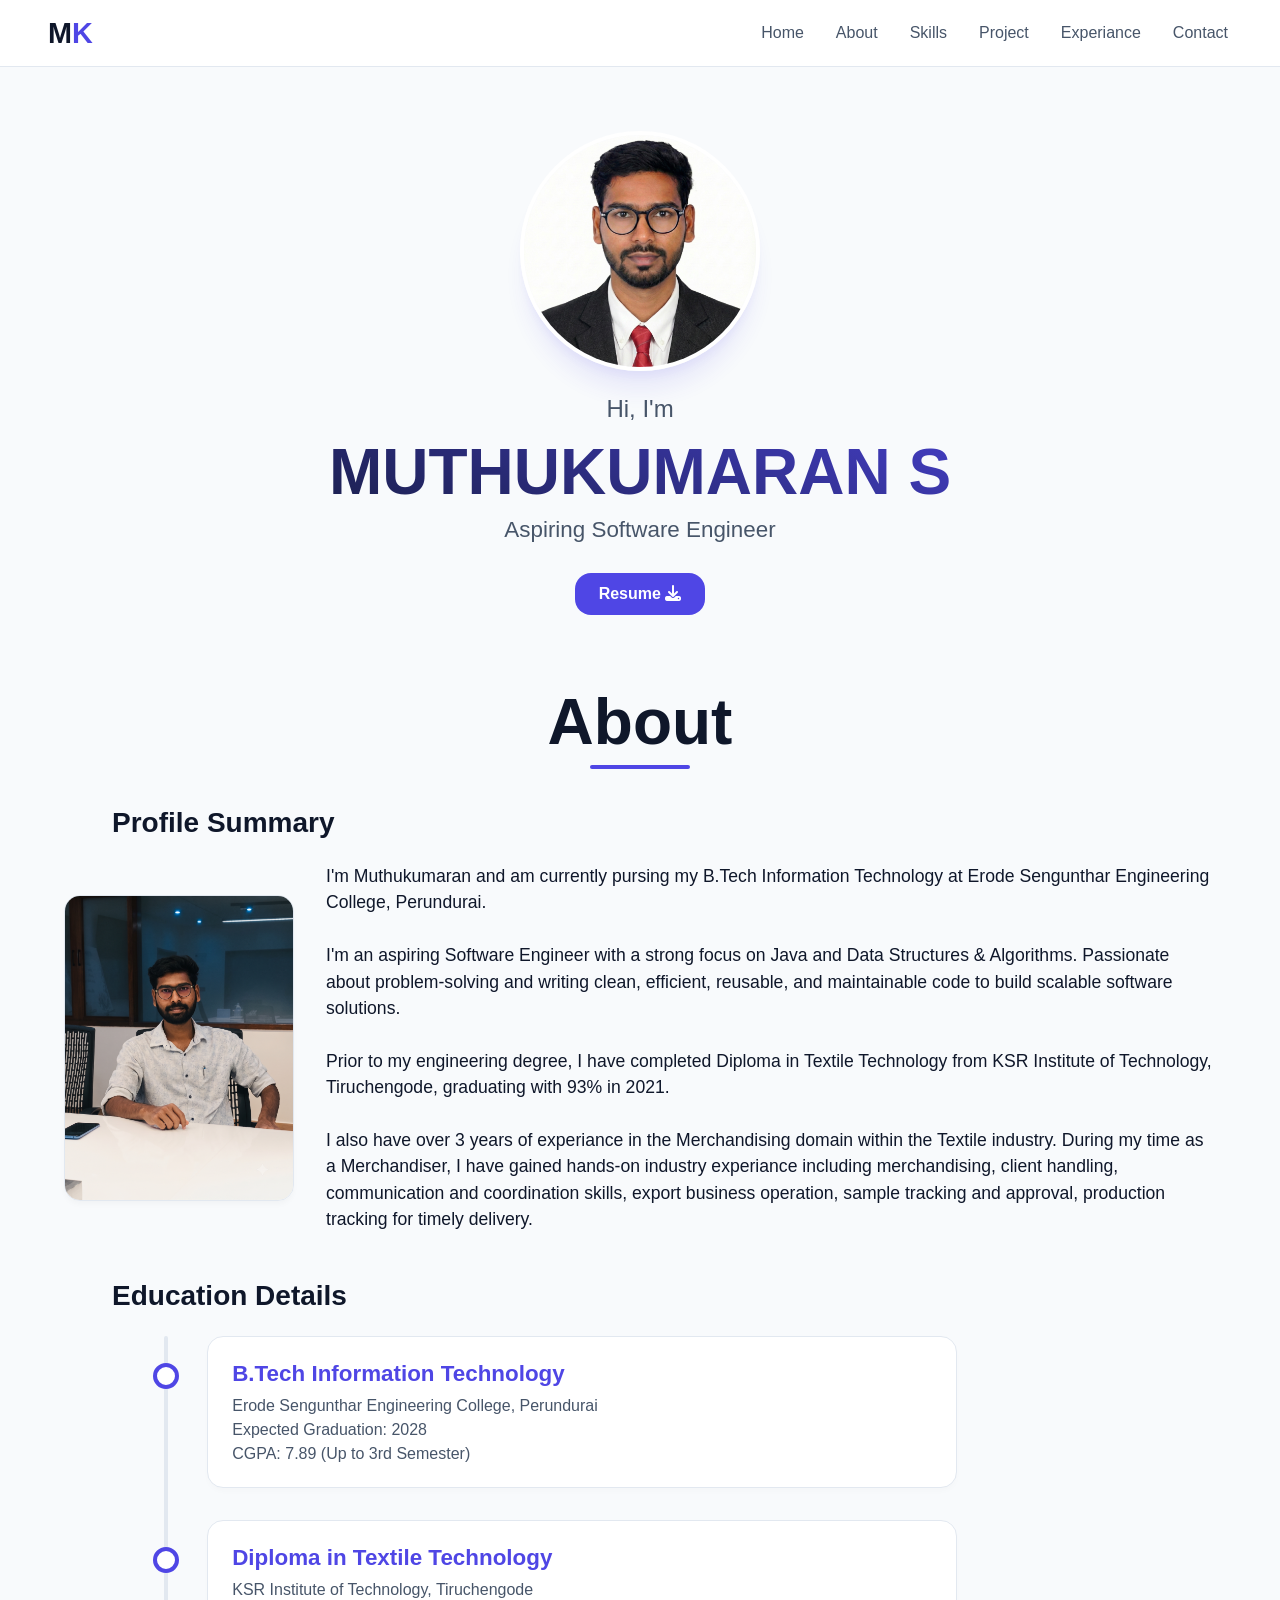
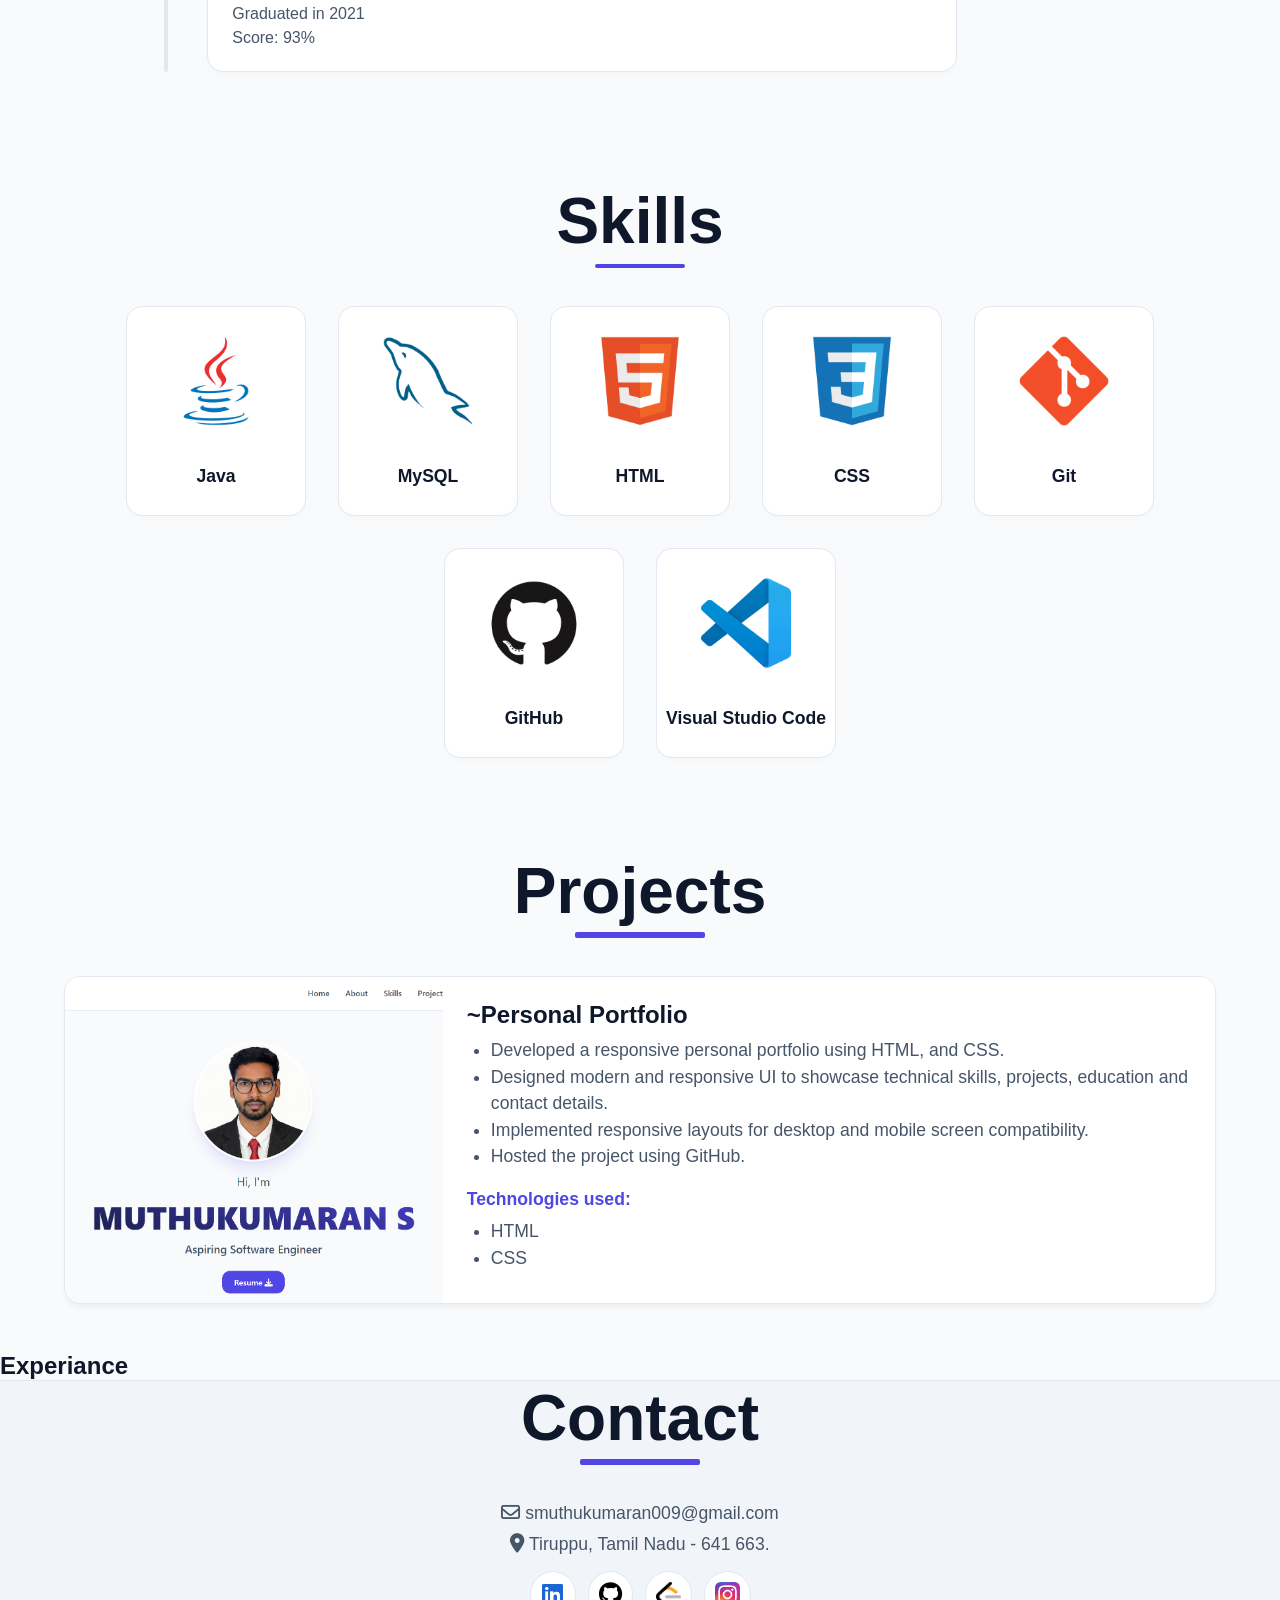
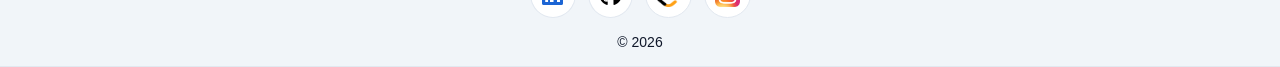
==== src/index.html @ ca60d1db "Initial commit" ====
<!DOCTYPE html>
<html lang="en">

<head>
    <meta charset="UTF-8">
    <meta name="viewport" content="width=device-width, initial-scale=1.0">
    <title>MK | Portfolio</title>
    <link rel="stylesheet" href="style.css">
    <link rel="stylesheet" href="https://cdnjs.cloudflare.com/ajax/libs/font-awesome/6.5.1/css/all.min.css">
</head>

<body>
    <header class="header">
        <div class="header-container">
            <div class="title">
                <a href="#home-page">
                    <h2>M<span class="title-span">K</span></h2>
                </a>
            </div>
            <nav class="nav-bar">
                <a href="#home-page">Home</a>
                <a href="#about-page">About</a>
                <a href="#skill-page">Skills</a>
                <a href="#project-page">Project</a>
                <a href="#experiance-page">Experiance</a>
                <a href="#contact-page">Contact</a>
            </nav>
        </div>
    </header>

    <main class="main-content">
        <section id="home-page">
            <div class="home-container">
                <div class="profile-image">
                    <img src="/doc/images/profile-pic.jpeg" alt="profile-image">
                </div>
                <div class="name-title">
                    <h3>Hi, I'm</h3>
                    <h1>MUTHUKUMARAN S</h1>
                    <p>Aspiring Software Engineer</p>
                </div>
                <div class="home-button">

                    <a href="/doc/templates/resume.pdf" download="Muthukumaran_S_Software_Engineer_Resume.pdf">
                        <button class="down-btn">Resume
                            <i class="fa-solid fa-download"></i>
                        </button>
                    </a>

                </div>
            </div>
        </section>


        <section id="about-page">
            <div class="about-container">
                <h1 class="about-title">About</h1>
                <h2 class="profile-summary">Profile Summary</h2>
                <div class="img-and-summary">

                    <img src="/doc/images/about.png">

                    <p>
                        I'm Muthukumaran and am currently pursing my B.Tech Information Technology at Erode
                        Sengunthar
                        Engineering College, Perundurai.
                        <br><br>
                        I'm an aspiring Software Engineer with a strong focus on Java and Data Structures &
                        Algorithms.
                        Passionate about problem-solving and writing clean, efficient, reusable, and maintainable
                        code to build scalable software solutions.
                        <br><br>
                        Prior to my engineering degree, I have completed Diploma in Textile Technology from KSR
                        Institute of Technology, Tiruchengode, graduating with 93% in 2021.
                        <br><br>
                        I also have over 3 years of experiance in the Merchandising domain within the Textile
                        industry.
                        During my time as a Merchandiser, I have gained hands-on industry experiance including
                        merchandising,
                        client handling, communication and coordination skills, export business operation, sample
                        tracking and approval,
                        production tracking for timely delivery.
                    </p>

                </div>
                <div class="education-details">
                    <h2 class="education-title">Education Details</h2>
                    <div class="edu-card">
                        <div class="course-card">
                            <div class="btech">
                                <h3>B.Tech Information Technology</h3>
                                <p>Erode Sengunthar Engineering College, Perundurai</p>
                                <p>Expected Graduation: 2028</p>
                                <p>CGPA: 7.89 (Up to 3rd Semester)</p>
                            </div>
                            <div class="diploma">
                                <h3>Diploma in Textile Technology</h3>
                                <p>KSR Institute of Technology, Tiruchengode</p>
                                <p>Graduated in 2021</p>
                                <p>Score: 93%</p>
                            </div>
                        </div>
                    </div>
                </div>
            </div>
        </section>


        <section id="skill-page">
            <div class="skill-container">
                <h1 class="skill-title">Skills</h1>
                <div class="skill-card">
                    <div class="s-cards">
                        <img src="/doc/images/Java.png" alt="java">
                        <p>Java</p>
                    </div>
                    <div class="s-cards">
                        <img class="mysql" src="/doc/images/MySQL.png" alt="sql">
                        <p>MySQL</p>
                    </div>
                    <div class="s-cards">
                        <img src="/doc/images/HTML5.png" alt="html">
                        <p>HTML</p>
                    </div>
                    <div class="s-cards">
                        <img src="/doc/images/CSS3.png" alt="css">
                        <p>CSS</p>
                    </div>
                    <div class="s-cards">
                        <img src="/doc/images/git.png" alt="git">
                        <p>Git</p>
                    </div>
                    <div class="s-cards">
                        <img src="/doc/images/github.png" alt="github">
                        <p>GitHub</p>
                    </div>
                    <div class="s-cards">
                        <img src="/doc/images/vscode.png" alt="vscode">
                        <p>Visual Studio Code</p>
                    </div>
                </div>
            </div>
        </section>


        <section id="project-page">
            <div class="project-container">
                <h1 class="project-title">Projects</h1>
                <div class="project-card">
                    <div class="p-cards">
                        <div class="project-tile">
                            <img src="/doc/images/portfolio-tile.png">
                        </div>
                        <div class="project-desc">
                            <h3>~Personal Portfolio</h3>
                            <ul>
                                <li>Developed a responsive personal portfolio using HTML, and CSS.</li>
                                <li>Designed modern and responsive UI to showcase technical skills, projects, education
                                    and contact details.</li>
                                <li>Implemented responsive layouts for desktop and mobile screen compatibility.</li>
                                <li>Hosted the project using GitHub.</li>
                            </ul>
                            <h4>Technologies used: </h4>
                            <ul>
                                <li>HTML</li>
                                <li>CSS</li>
                            </ul>
                        </div>
                    </div>
                </div>
            </div>
        </section>

        <section id="exp-page">
            <div class="exp-container">
                <h1 class="exp-title">Experiance</h1>
                <div class="exp-card">
                    <div class="e-cards">
                        <div class="polyelastic">

                        </div>
                        <div class="sp">

                        </div>
                        <div class="rcm">

                        </div>
                    </div>
                </div>
            </div>
        </section>
    </main>

    
    <footer id="contact-page">
        <div class="contact-container">
            <h1 class="contact-title">Contact</h1>
            <div class="contact-links">
                <a class="email" href="mailto:smuthukumaran009@gmail.com" target="_blank">
                    <i class="fa-regular fa-envelope"></i>
                    smuthukumaran009@gmail.com
                </a>
                <a>
                    <i class="fa-solid fa-location-dot"></i>
                    Tiruppu, Tamil Nadu - 641 663.
                </a>
            </div>
            <div class="social-links">
                <a class="linkedin" href="https://linkedin.com/in/s-muthukumaran-mk" target="_blank">
                    <i class="fa-brands fa-linkedin"></i>
                </a>
                <a class="github" href="https://github.com/smuthukumaran-mk" target="_blank">
                    <i class="fa-brands fa-github"></i>
                </a>

                <a class="leetcode" href="https://leetcode.com/u/s-muthukumaran/" target="_blank">
                    <img src="/doc/images/leetcode.png">
                </a>
                <a class="instagram" href="https://instagram.com/xmuthukumaran" target="_blank">
                    <img src="/doc/images/Instagram.png">
                </a>
            </div>
            <p>&copy; 2026</p>
        </div>
    </footer>
    <script src="script.js"></script>
</body>

</html>
---- src/style.css ----
* {
    margin: 0;
    padding: 0;
    box-sizing: border-box;
    font-family: 'Segoe UI', Arial, Helvetica, sans-serif;
    scroll-behavior: smooth;
}

:root {

    --bg-primary: #f8fafc;
    --bg-surface: #ffffff;
    --bg-muted: #f1f5f9;
    
    --accent-primary: #4f46e5;
    --accent-hover: #4338ca;
    --accent-light: #e0e7ff;

    --text-primary: #0f172a;
    --text-secondary: #475569;
    --text-on-accent: #ffffff;
    
    --border: #e2e8f0;
    --glow_shadow: rgba(79, 70, 229, 0.08);
}

body {
    background-color: var(--bg-primary);
    color: var(--text-primary)
}

/* ------------------------------ Navigation bar ------------------------------ */
header {
    background-color: var(--bg-surface);
    border-bottom: 1px solid var(--border);
    position: sticky;
    top: 0;
    z-index: 1000;
}

.header-container {
    margin-left: 3rem;
    margin-right: 3rem;
    display: flex;
    justify-content: space-between;
    align-items: center;
}

.title a {
    text-decoration: none;
    color: var(--text-primary);
    font-size: 1.2rem;
    font-weight: 700;
}
.title span {
    color: var(--accent-primary);
}

.nav-bar {
    display: flex;
    gap: 1.5rem;
}

.nav-bar a {
    text-decoration: none;
    color: var(--text-secondary);
    font-weight: 500;
    max-width: fit-content;
    position: relative;
    padding: 24px 4px 24px 4px;
    transition: all 0.3s ease;
}

.nav-bar a:hover {
    color: var(--accent-primary);

}

.nav-bar a::before {
    content: '';
    background-color: var(--accent-primary);
    height: 4px;
    width: 0;
    border-radius: 12px;
    position: absolute;
    bottom: 0;
    left: 50%;
    transform: translateX(-50%);
    transition: all 0.3s ease;
}

.nav-bar a:hover::before {
    width: 100%;
}


/* ------------------------------ Home section ------------------------------ */
.home-container {
    text-align: center;
    width: 90%;
    margin: 0 auto;
}

.profile-image img {
    margin-top: 4rem;
    width: 240px;
    border-radius: 50%;
    border: solid 4px var(--bg-surface);
    box-shadow: 0 25px 20px -4px var(--glow_shadow), 0 10px 10px -5px var(--glow_shadow);
    transition: all 0.3s ease;
}

.name-title {
    margin-top: 20px;
}

.name-title h3 {
    margin-top: 12px;
    font-size: 1.5rem;
    color: var(--text-secondary);
    font-weight: 400;
}

.name-title h1 {
    margin-top: 12px;
    font-size: 4rem;
    font-weight: 800;
    background: -webkit-linear-gradient(70deg,
            var(--text-primary),
            var(--accent-primary));
    -webkit-background-clip: text;
    -webkit-text-fill-color: transparent;
}

.name-title p {
    font-size: 1.4rem;
    color: var(--text-secondary);
    font-weight: 500;
    margin-top: 8px;
}

.home-button {
    margin-top: 24px;
}

.home-button a {
    text-decoration: none;
}

.home-button .down-btn {
    padding: 12px 24px;
    border-radius: 16px;
    margin: 6px;
    font-size: 1rem;
    font-weight: 600;
    background-color: var(--accent-primary);
    border: none;
    color: var(--text-on-accent);
    cursor: pointer;
    transition: all 0.3s ease;
}
.home-button .down-btn a {
    color: var(--text-on-accent);
    text-decoration: none;
}

.home-button .down-btn:hover {
    transform: translateY(-4px);
    background-color: var(--accent-hover);
    box-shadow: 0 4px 12px var(--glow_shadow);
}

.home-button .down-btn:active {
    background-color: var(--accent-primary);
    transform: translateY(0);
}


/* ------------------------------ About section ------------------------------ */

.about-container {
    width: 90%;
    margin: auto;
}

.about-container .about-title {
    color: var(--text-primary);
    font-size: 4rem;
    font-weight: 800;
    text-align: center;
    margin-top: 4rem;
    margin-bottom: 2rem;
    margin-left: auto;
    margin-right: auto;
    position: relative;
}

.about-container .about-title::before {
    content: "";
    background-color: var(--accent-primary);

    height: 4px;
    width: 100px;

    position: absolute;

    left: 50%;
    transform: translateX(-50%);

    bottom: -10px;
    border-radius: 2px;
}

.about-container .profile-summary {
    font-size: 1.75rem;
    font-weight: 700;
    color: var(--text-primary);
    margin: 3rem 0 1.5rem 3rem;
}

.about-container .img-and-summary {
    margin: auto;
    display: flex;
    gap: 32px;
    align-items: center;
    border-radius: 12px;
}

.img-and-summary img {
    width: 230px;
    border-radius: 16px;
    border: solid 1px var(--border);
    box-shadow: 0 4px 6px -1px rgba(0,0,0,0.03);
}

.img-and-summary p {
    color: var(--text-primary);
    text-align: left;
    font-size: 1.1rem;
    line-height: 1.5;
}

.about-container .education-details {
    margin: 3rem 0 1.5rem 3rem;
}

.education-details .education-title {
    font-size: 1.75rem;
    color: var(--text-primary);
    margin-top: 12px;
    margin-bottom: 24px;
}

.education-details .edu-card {
    position: relative;
    width: 90%;
    margin: auto;
    padding-left: 40px;
    display: flex;
    flex-direction: column;
    gap: 40px;
}

.education-details .edu-card::before {
    content: "";
    position: absolute;
    left: -3px;
    top: 0;
    width: 4px;
    height: 100%;
    background-color: var(--border);
    border-radius: 20px;
}

.course-card>div {
    position: relative;
    background-color: var(--bg-surface);
    color: var(--text-primary);
    padding: 24px;
    border-radius: 16px;
    border: 1px solid var(--border);
    box-shadow: 0 4px 6px -1px rgba(0, 0, 0, 0.02);
    width: 100%;
    max-width: 750px;
}

.course-card>div::before {
    content: "";
    position: absolute;
    width: 18px;
    height: 18px;
    border-radius: 50%;
    background-color: var(--bg-surface);
    border: 4px solid var(--accent-primary);
    left: -55px;
    top: 26px;
}

.course-card .btech h3 {
    font-size: 1.4rem;
    margin-bottom: 10px;
    color: var(--accent-primary);
}

.course-card .btech p {
    margin-top: 6px;
    color: var(--text-secondary);
}

.course-card .diploma {
    margin-top: 2rem;
}

.course-card .diploma h3 {
    font-size: 1.4rem;
    margin-bottom: 10px;
    color: var(--accent-primary);
}

.course-card .diploma p {
    margin-top: 6px;
    color: var(--text-secondary);
}



/* ----------------- Skills section ----------------- */

.skill-container {
    width: 90%;
    margin: auto;
}

.skill-container .skill-title {
    color: var(--text-primary);
    font-size: 4rem;
    font-weight: 800;
    text-align: center;
    margin-top: 7rem;
    margin-bottom: 3rem;
    position: relative;
}

.skill-container .skill-title::before {
    content: "";
    background-color: var(--accent-primary);
    height: 4px;
    width: 90px;
    position: absolute;
    left: 50%;
    bottom: -10px;
    transform: translateX(-50%);
    border-radius: 2px;
}

.skill-container .skill-card {
    display: flex;
    gap: 32px;
    justify-content: center;
    align-items: center;
    flex-wrap: wrap;

}

.skill-card .s-cards {
    background-color: var(--bg-surface);
    width: 180px;
    height: 210px;
    border: 1px solid var(--border);
    box-shadow: 0 4px 6px -1px rgba(0, 0, 0, 0.02);
    border-radius: 16px;
    display: flex;
    justify-content: space-evenly;
    flex-direction: column;
    gap: 12px;
    transition: all 0.3s ease;
}

.skill-card .s-cards:hover {
    transform: translateY(-4px);
    border-color: var(--accent-primary);
    box-shadow: 0 12px 20px var(--glow_shadow);
}

.s-cards img {
    width: 90px;
    margin-left: auto;
    margin-right: auto;
}

.s-cards p {
    text-align: center;
    color: var(--text-primary);
    font-size: 1.1rem;
    font-weight: 600;
}


/* ---------------Project section---------------- */

.project-container {
    width: 90%;
    margin: auto;
}

.project-container .project-title {
    color: var(--text-primary);
    font-size: 4rem;
    font-weight: 800;
    text-align: center;
    margin-top: 6rem;
    margin-bottom: 3rem;
    position: relative;
}

.project-container .project-title::before {
    content: "";
    background-color: var(--accent-primary);

    height: 6px;
    width: 130px;

    position: absolute;

    left: 50%;
    bottom: -10px;

    transform: translateX(-50%);
    border-radius: 2px;
}

.project-card .p-cards {
    margin-bottom: 3rem;
    width: 100%;
    background-color: var(--bg-surface);
    display: flex;
    overflow: hidden;
    border: solid 1px var(--border);
    box-shadow: 0 4px 6px -1px rgba(0, 0, 0, 0.05);
    border-radius: 16px;
    transition: all 0.3s ease;
}

.project-card .p-cards:hover {
    transform: translateX(8px);
    border-color: var(--accent-primary);
    box-shadow: 0 12px 24px var(--glow_shadow);
}

.p-cards .project-tile {
    width: 50%;
}

.project-tile img {
    width: 100%;
    height: 100%;
    object-fit: cover;
    margin: auto;
}

.p-cards .project-desc {
    margin: auto;
    height: 100%;
    width: 100%;
    padding: 24px;
    background-color: var(--bg-surface);
    color: var(--text-primary);
}

.project-desc h3 {
    font-size: 1.5rem;
    font-weight: 700;
    color: var(--text-primary);
}

.project-desc ul {
    padding: 8px 0 8px 24px;
    font-size: 1.1rem;
    color: var(--text-secondary);
    line-height: 1.5;
}

.project-desc h4 {
    font-size: 1.1rem;
    color: var(--accent-primary);
    margin-top: 12px;
}


/* -----------------Contact section----------------- */

#contact-page .contact-container {
    background-color: var(--bg-muted);
    text-align: center;
    border-top: 1px solid var(--border);
    border-bottom: 1px solid var(--border);
    height: max-content;
}

.contact-container .contact-title {
    font-size: 4rem;
    font-weight: 800;
    position: relative;
    margin-bottom: 3rem;
}
.contact-container .contact-title::before {
    content: "";
    background-color: var(--accent-primary);

    height: 6px;
    width: 120px;

    position: absolute;

    left: 50%;
    bottom: -10px;

    transform: translateX(-50%);
    border-radius: 2px;
}

.contact-container .contact-links {
    display: flex;
    flex-direction: column;
    gap: 10px;
}

.contact-links a {
    text-decoration: none;
    font-size: 1.1rem;
    font-weight: 400;
    color: var(--text-secondary);
}
.contact-links .email:hover {
    color: var(--accent-hover);
}
.contact-links i {
    font-size: 1.2rem;
}

.contact-container .social-links {
    display: flex;
    margin: auto;
    justify-content: center;
    align-items: center;
    gap: 12px;
    margin: 16px 0;
}
.social-links a {
    text-decoration: none;
    background-color: var(--bg-surface);
    padding: 10px;
    border: 1px solid var(--border);
    border-radius: 50%;
    transition: all 0.3s ease;
}
.social-links a:hover {
    background-color: var(--accent-light);
    border-color: var(--accent-hover);
}

.social-links i {
    font-size: 24px;
}
.linkedin i {
    color: rgb(28, 101, 212);
    height: 24px;
    width: 24px;
}
.github i {
    color: black;
}
.social-links img {
    width: 25px;
    height: 25px;
    display: block;
}

.contact-container p {
    font-size: 14px;
    font-weight: 500;
    margin-bottom: 1rem;
}
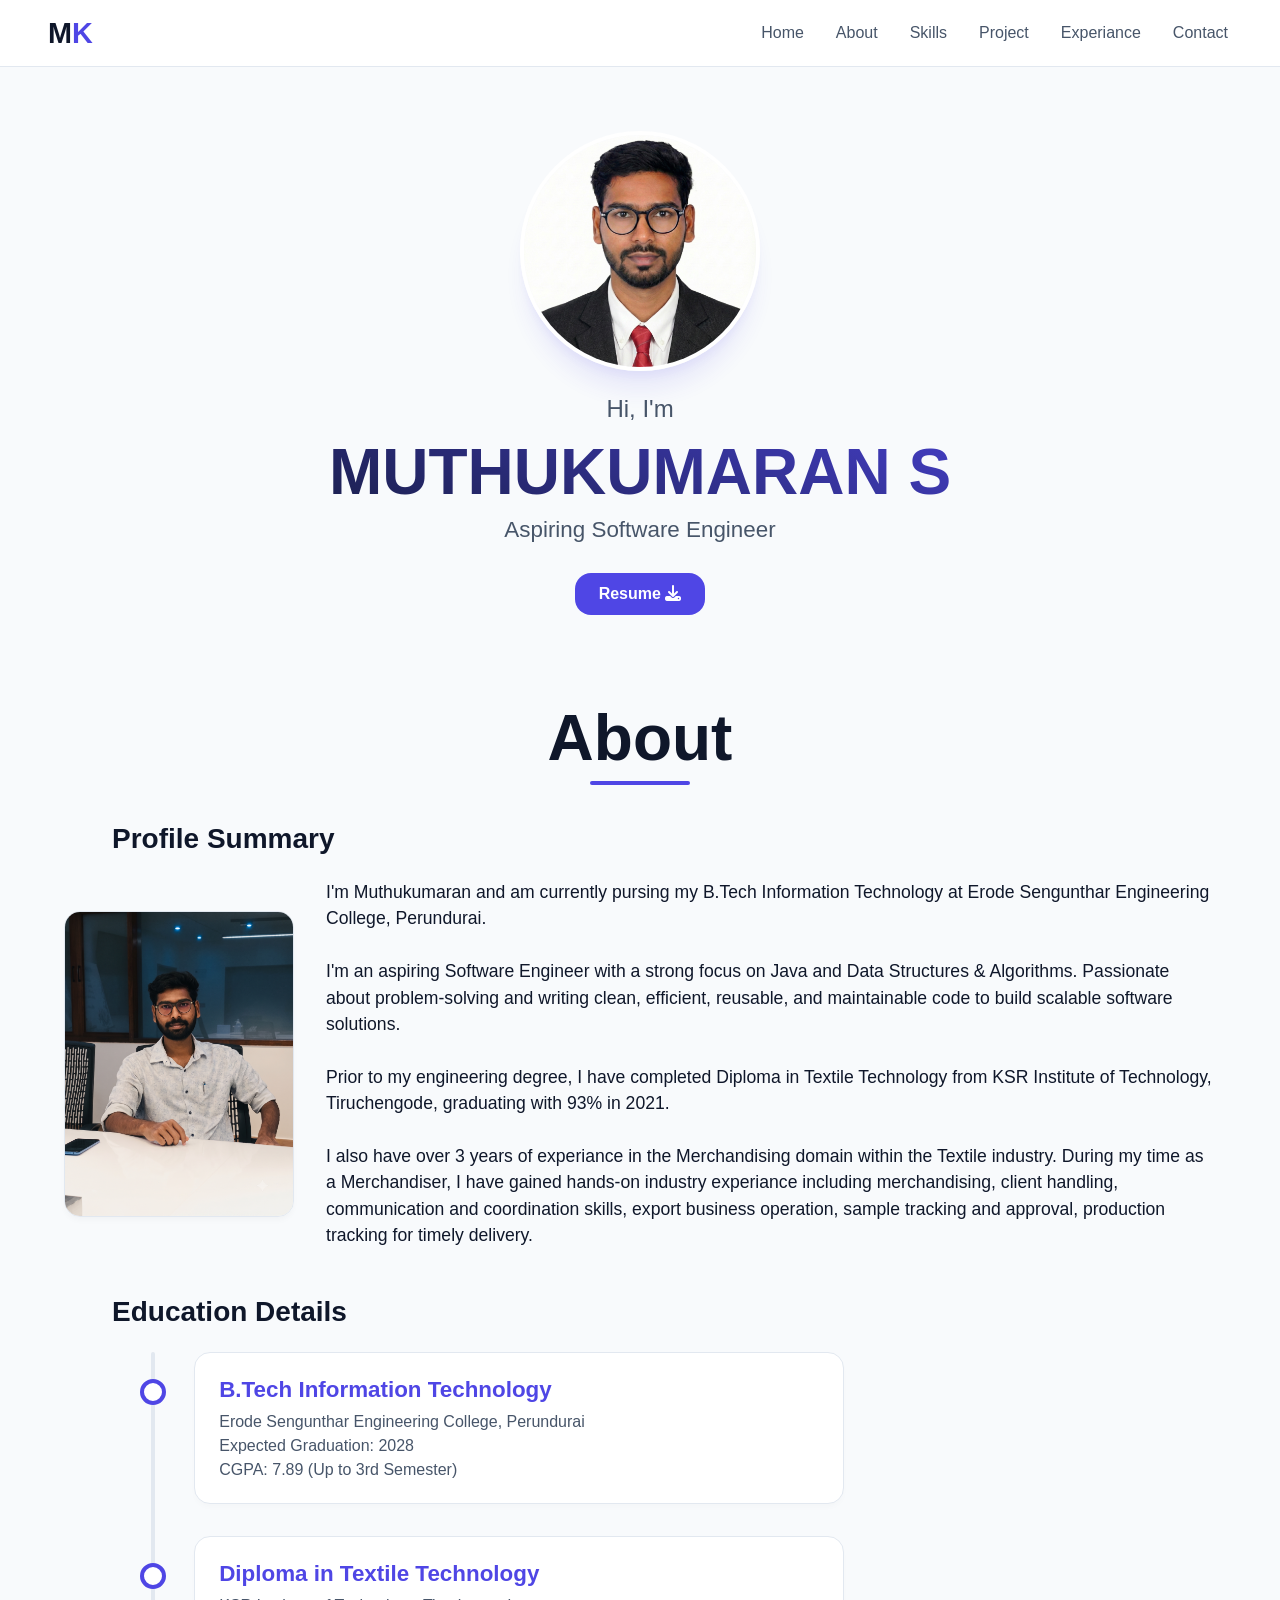
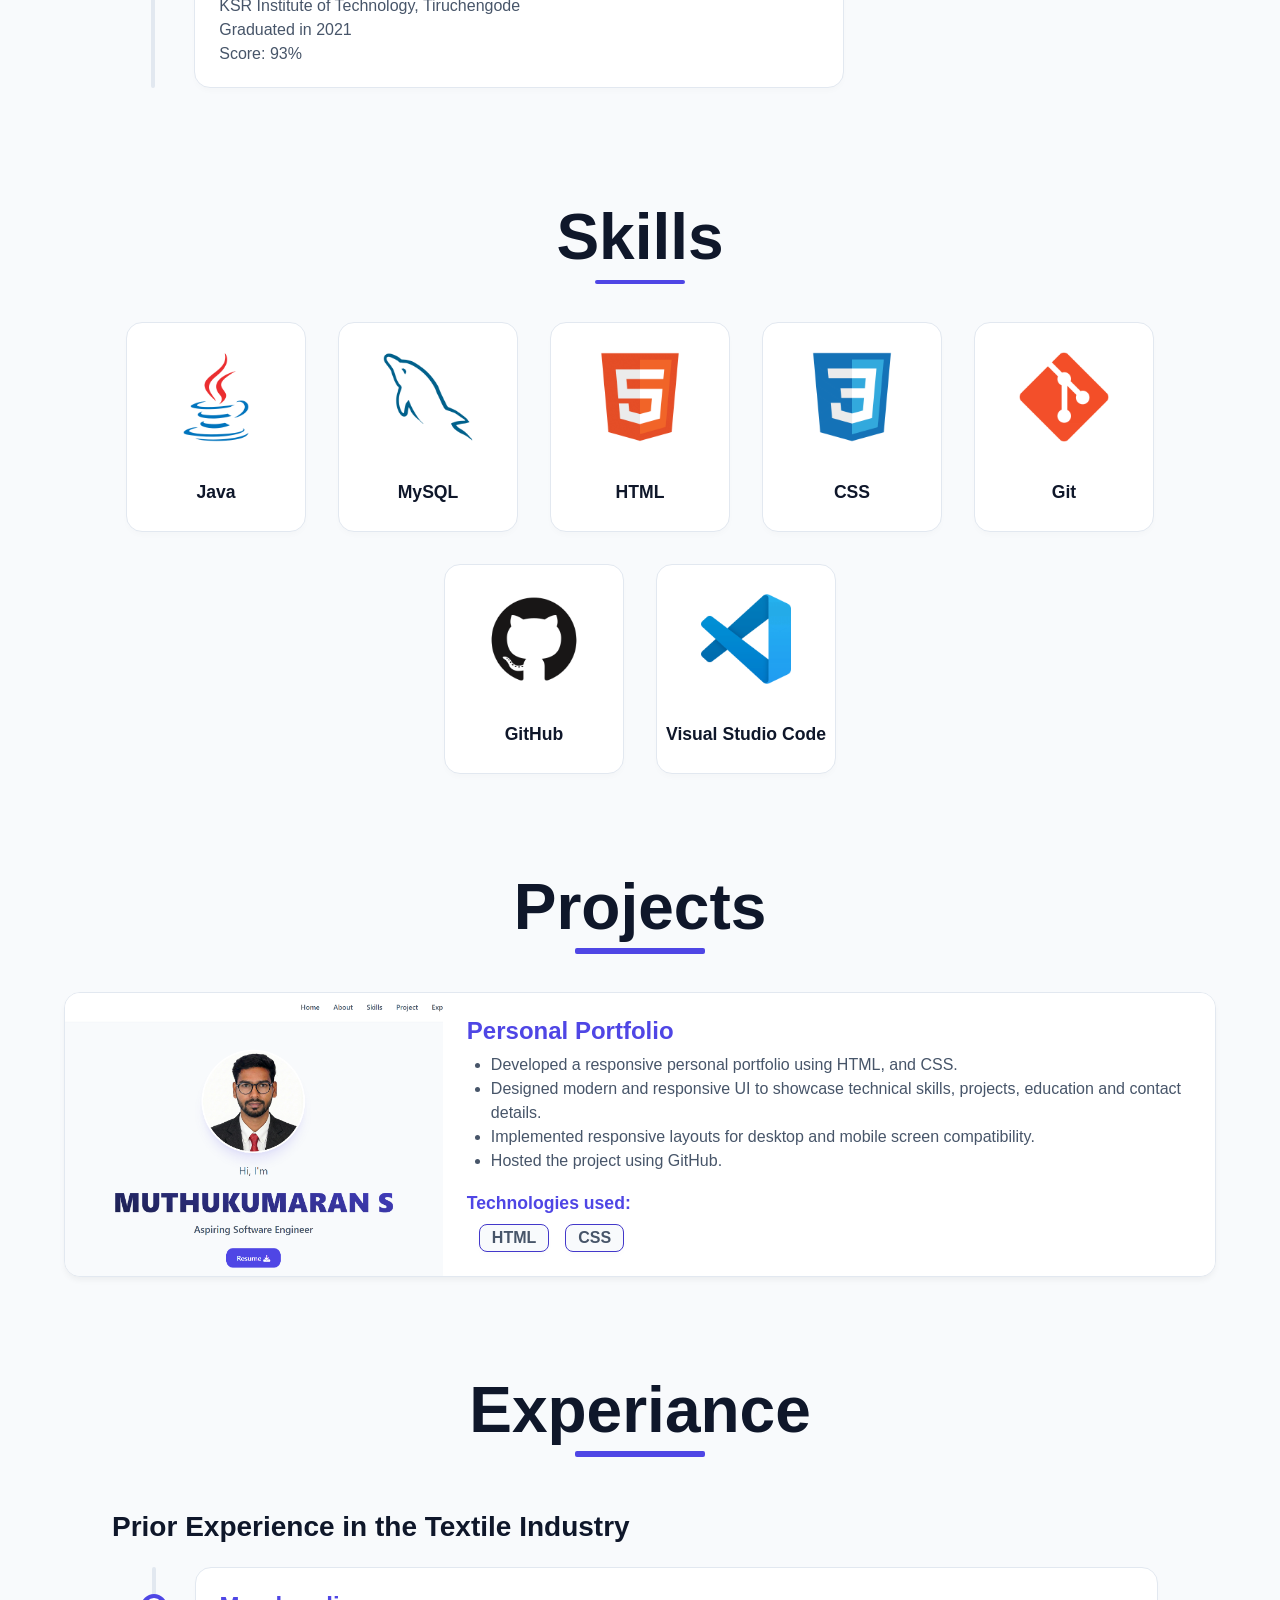
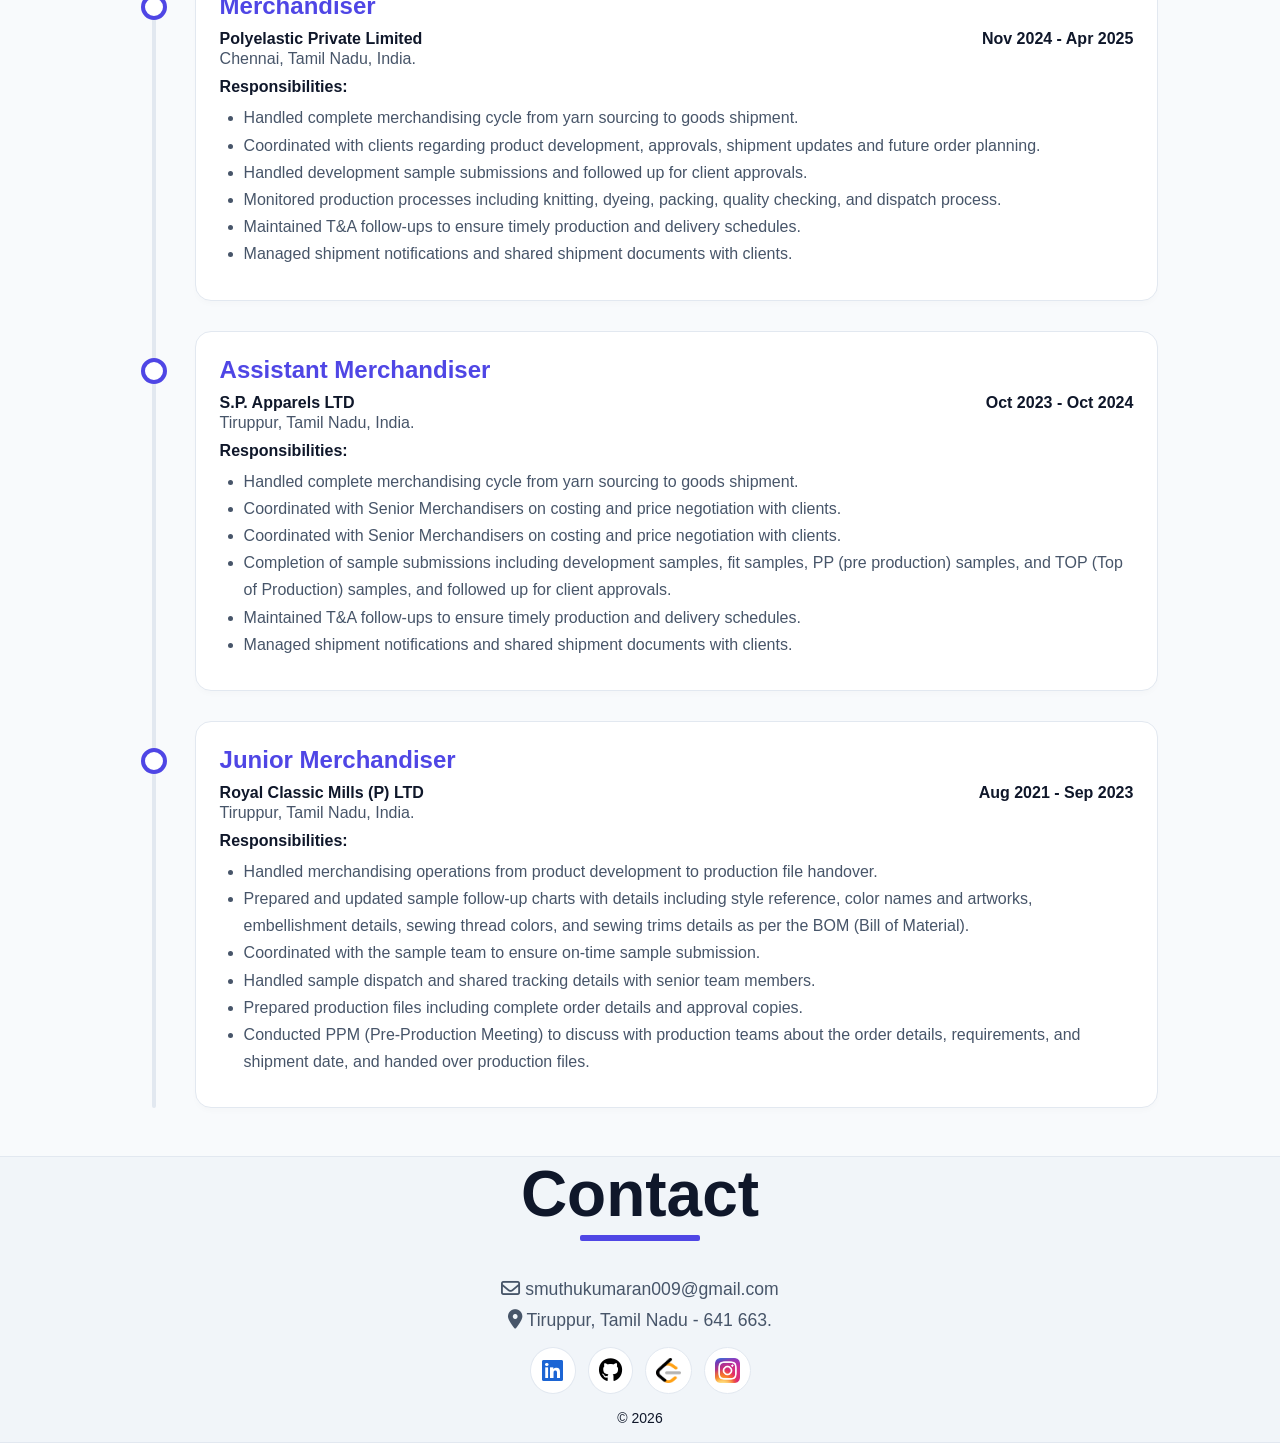
==== commit ecd7a823: "Portfolio project tech stacks UI updated, Experiance section added, styling completed for desktop sc" ====
--- a/src/index.html
+++ b/src/index.html
@@ -152,7 +152,7 @@
                             <img src="/doc/images/portfolio-tile.png">
                         </div>
                         <div class="project-desc">
-                            <h3>~Personal Portfolio</h3>
+                            <h3>Personal Portfolio</h3>
                             <ul>
                                 <li>Developed a responsive personal portfolio using HTML, and CSS.</li>
                                 <li>Designed modern and responsive UI to showcase technical skills, projects, education
@@ -160,11 +160,11 @@
                                 <li>Implemented responsive layouts for desktop and mobile screen compatibility.</li>
                                 <li>Hosted the project using GitHub.</li>
                             </ul>
-                            <h4>Technologies used: </h4>
-                            <ul>
-                                <li>HTML</li>
-                                <li>CSS</li>
-                            </ul>
+                            <h4 class="tech">Technologies used: </h4>
+                            <div class="tech-list">
+                                <p>HTML</p>
+                                <p>CSS</h4>
+                            </div>
                         </div>
                     </div>
                 </div>
@@ -174,16 +174,62 @@
         <section id="exp-page">
             <div class="exp-container">
                 <h1 class="exp-title">Experiance</h1>
-                <div class="exp-card">
-                    <div class="e-cards">
+                <div class="exp-details">
+                    <h2 class="tex-exp">Prior Experience in the Textile Industry</h2>
+                    <div class="exp-card">
                         <div class="polyelastic">
-
+                            <h3>Merchandiser</h3>
+                            <div>
+                                <h4>Polyelastic Private Limited</h4>
+                                <h4>Nov 2024 - Apr 2025</h4>
+                            </div>
+                            <p>Chennai, Tamil Nadu, India.</p>
+
+                            <h4>Responsibilities:</h4>
+                            <ul>
+                                <li>Handled complete merchandising cycle from yarn sourcing to goods shipment.</li>
+                                <li>Coordinated with clients regarding product development, approvals, shipment updates and future order planning.</li>
+                                <li>Handled development sample submissions and followed up for client approvals.</li>
+                                <li>Monitored production processes including knitting, dyeing, packing, quality checking, and dispatch process.</li>
+                                <li>Maintained T&A follow-ups to ensure timely production and delivery schedules.</li>
+                                <li>Managed shipment notifications and shared shipment documents with clients.</li>
+                            </ul>
                         </div>
                         <div class="sp">
-
+                            <h3>Assistant Merchandiser</h3>
+                            <div>
+                                <h4>S.P. Apparels LTD</h4>
+                                <h4>Oct 2023 - Oct 2024</h4>
+                            </div>
+                            <p>Tiruppur, Tamil Nadu, India.</p>
+
+                            <h4>Responsibilities:</h4>
+                            <ul>
+                                <li>Handled complete merchandising cycle from yarn sourcing to goods shipment.</li>
+                                <li>Coordinated with Senior Merchandisers on costing and price negotiation with clients.</li>
+                                <li>Coordinated with Senior Merchandisers on costing and price negotiation with clients.</li>
+                                <li>Completion of sample submissions including development samples, fit samples, PP (pre production) samples, and TOP (Top of Production) samples, and followed up for client approvals.</li>
+                                <li>Maintained T&A follow-ups to ensure timely production and delivery schedules.</li>
+                                <li>Managed shipment notifications and shared shipment documents with clients.</li>
+                            </ul>
                         </div>
                         <div class="rcm">
-
+                            <h3>Junior Merchandiser</h3>
+                            <div>
+                                <h4>Royal Classic Mills (P) LTD</h4>
+                                <h4>Aug 2021 - Sep 2023</h4>
+                            </div>
+                            <p>Tiruppur, Tamil Nadu, India.</p>
+
+                            <h4>Responsibilities:</h4>
+                            <ul>
+                                <li>Handled merchandising operations from product development to production file handover.</li>
+                                <li>Prepared and updated sample follow-up charts with details including style reference, color names and artworks, embellishment details, sewing thread colors, and sewing trims details as per the BOM (Bill of Material).</li>
+                                <li>Coordinated with the sample team to ensure on-time sample submission.</li>
+                                <li>Handled sample dispatch and shared tracking details with senior team members.</li>
+                                <li>Prepared production files including complete order details and approval copies.</li>
+                                <li>Conducted PPM (Pre-Production Meeting) to discuss with production teams about the order details, requirements, and shipment date, and handed over production files.</li>
+                            </ul>
                         </div>
                     </div>
                 </div>
@@ -191,7 +237,7 @@
         </section>
     </main>
 
-    
+
     <footer id="contact-page">
         <div class="contact-container">
             <h1 class="contact-title">Contact</h1>
@@ -202,7 +248,7 @@
                 </a>
                 <a>
                     <i class="fa-solid fa-location-dot"></i>
-                    Tiruppu, Tamil Nadu - 641 663.
+                    Tiruppur, Tamil Nadu - 641 663.
                 </a>
             </div>
             <div class="social-links">
--- a/src/style.css
+++ b/src/style.css
@@ -50,7 +50,7 @@
     text-decoration: none;
     color: var(--text-primary);
     font-size: 1.2rem;
-    font-weight: 700;
+    font-weight: 800;
 }
 .title span {
     color: var(--accent-primary);
@@ -188,10 +188,7 @@
     font-size: 4rem;
     font-weight: 800;
     text-align: center;
-    margin-top: 4rem;
-    margin-bottom: 2rem;
-    margin-left: auto;
-    margin-right: auto;
+    margin: 5rem auto 1rem auto;
     position: relative;
 }
 
@@ -255,7 +252,7 @@
     position: relative;
     width: 90%;
     margin: auto;
-    padding-left: 40px;
+    padding-left: 27px;
     display: flex;
     flex-direction: column;
     gap: 40px;
@@ -264,7 +261,7 @@
 .education-details .edu-card::before {
     content: "";
     position: absolute;
-    left: -3px;
+    left: -16px;
     top: 0;
     width: 4px;
     height: 100%;
@@ -281,7 +278,8 @@
     border: 1px solid var(--border);
     box-shadow: 0 4px 6px -1px rgba(0, 0, 0, 0.02);
     width: 100%;
-    max-width: 750px;
+    max-width: 650px;
+    transition: all 0.3s ease;
 }
 
 .course-card>div::before {
@@ -294,6 +292,15 @@
     border: 4px solid var(--accent-primary);
     left: -55px;
     top: 26px;
+    transition: all 0.3s ease;
+}
+.course-card > div:hover {
+    border: 1px solid var(--accent-hover);
+    box-shadow: 0 4px 6px -1px rgba(0, 0, 0, 0.02);
+    transform: translateX(4px);
+}
+.course-card>div:hover::before {
+    transform: translateX(-4px);
 }
 
 .course-card .btech h3 {
@@ -442,7 +449,6 @@
 }
 
 .project-card .p-cards:hover {
-    transform: translateX(8px);
     border-color: var(--accent-primary);
     box-shadow: 0 12px 24px var(--glow_shadow);
 }
@@ -470,20 +476,157 @@
 .project-desc h3 {
     font-size: 1.5rem;
     font-weight: 700;
-    color: var(--text-primary);
+    color: var(--accent-primary);
 }
 
 .project-desc ul {
     padding: 8px 0 8px 24px;
-    font-size: 1.1rem;
+    font-size: 1rem;
     color: var(--text-secondary);
     line-height: 1.5;
 }
 
-.project-desc h4 {
+.project-desc .tech {
     font-size: 1.1rem;
     color: var(--accent-primary);
     margin-top: 12px;
+}
+
+.project-desc div {
+    display: flex;
+    gap: 16px;
+    margin: 10px 0 0 12px;
+}
+.tech-list p {
+    border: 1px solid var(--accent-hover);
+    padding: 4px 12px;
+    color: var(--text-secondary);
+    border-radius: 8px;
+    font-weight: 600;
+    background-color: var(--bg-primary);
+    box-shadow: 0 4px 6px -1px rgba(0, 0, 0, 0.02);
+    transition: all 0.3s ease;
+}
+.tech-list p:hover {
+    transform: scale(1.08);box-shadow: 0 4px 6px -1px rgba(0, 0, 0, 0.02);
+}
+
+
+/* ------------------------------ Work Experiance ------------------------------ */
+
+.exp-container {
+    width: 90%;
+    margin: auto;
+}
+
+.exp-container .exp-title {
+    color: var(--text-primary);
+    font-size: 4rem;
+    font-weight: 800;
+    text-align: center;
+    margin-top: 6rem;
+    margin-bottom: 3rem;
+    position: relative;
+}
+
+.exp-container .exp-title::before {
+    content: "";
+    background-color: var(--accent-primary);
+    height: 6px;
+    width: 130px;
+    position: absolute;
+    left: 50%;
+    bottom: -10px;
+    transform: translateX(-50%);
+    border-radius: 2px;
+}
+
+.exp-details .tex-exp {
+    font-size: 1.75rem;
+    margin-left: 3rem;
+    margin-top: 4rem;
+    color: var(--text-primary);
+}
+
+.exp-details .exp-card {
+    position: relative;
+    width: 90%;
+    margin: 1.5rem auto 3rem auto;
+    padding-left: 73px;
+    display: flex;
+    flex-direction: column;
+    gap: 30px;
+}
+
+.exp-details .exp-card::before {
+    content: "";
+    position: absolute;
+    left: 30px;
+    top: 0;
+    width: 4px;
+    height: 100%;
+    background-color: var(--border);
+    border-radius: 20px;
+}
+
+.exp-card > div {
+    position: relative;
+    background-color: var(--bg-surface);
+    color: var(--text-primary);
+    padding: 24px;
+    border-radius: 16px;
+    border: 1px solid var(--border);
+    box-shadow: 0 4px 6px -1px rgba(0, 0, 0, 0.02);
+    max-width: 100%;
+    transition: all 0.3s ease;
+}
+
+.exp-card > div::before {
+    content: "";
+    position: absolute;
+    width: 18px;
+    height: 18px;
+    border-radius: 50%;
+    background-color: var(--bg-surface);
+    border: 4px solid var(--accent-primary);
+    left: -55px;
+    top: 26px;
+    transition: all 0.3s ease;
+}
+.exp-card > div:hover {
+    border: 1px solid var(--accent-hover);
+    box-shadow: 0 4px 6px -1px rgba(0, 0, 0, 0.02);
+}
+
+.exp-card h3 {
+    font-size: 1.5rem;
+    margin-bottom: 10px;
+    color: var(--accent-primary);
+}
+
+.exp-card .polyelastic div {
+    display: flex;
+    justify-content: space-between;
+}
+.exp-card .sp div {
+    display: flex;
+    justify-content: space-between;
+}
+.exp-card .rcm div {
+    display: flex;
+    justify-content: space-between;
+}
+
+.exp-card p {
+    margin: 2px 0 10px 0;
+    font-weight: 500;
+    color: var(--text-secondary);
+}
+.exp-card ul {
+    padding: 8px 0 8px 24px;
+    font-size: 1rem;
+    color: var(--text-secondary);
+    line-height: 1.7;
 }
 
 
